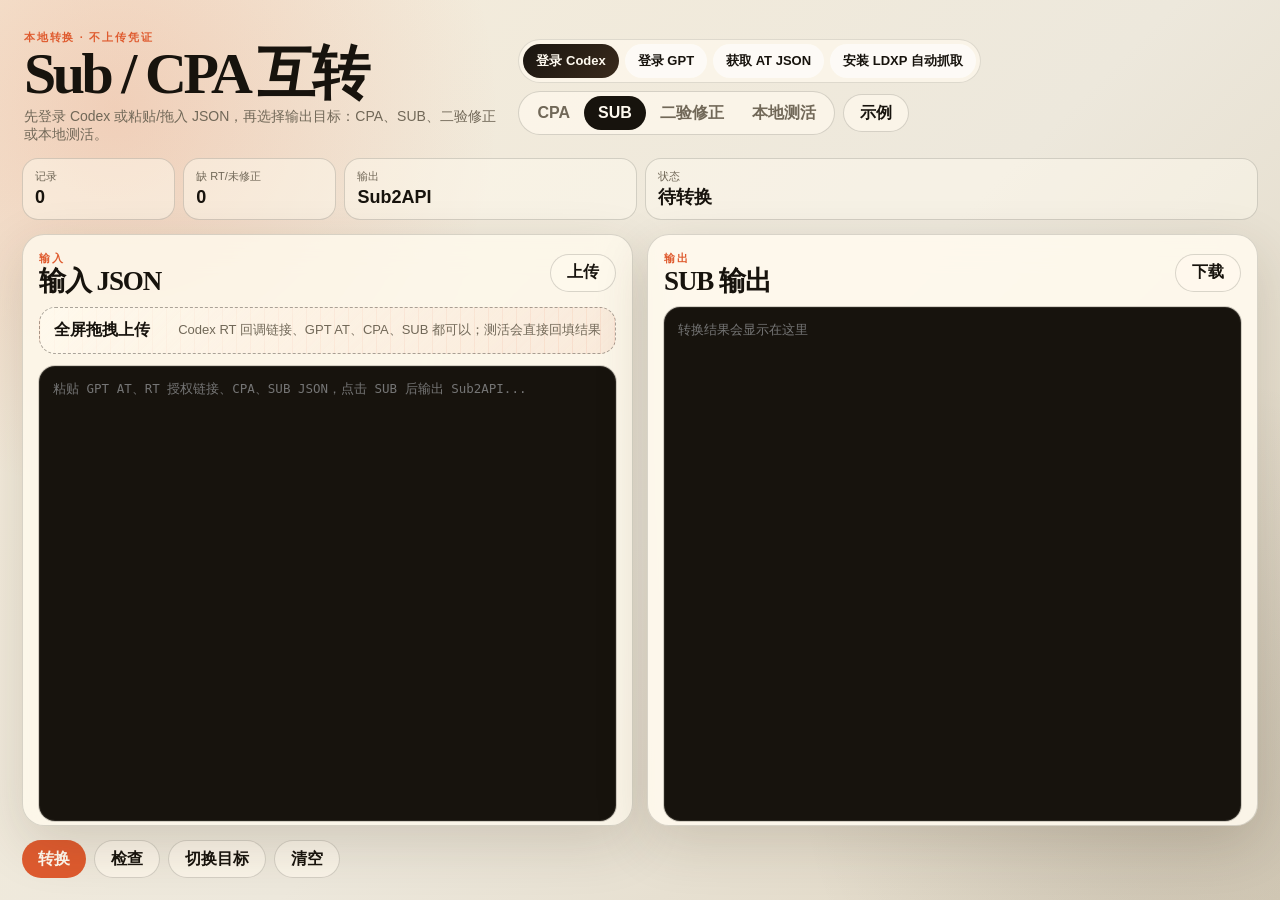
==== sub-cpa/index.html @ 21fa2691 "Add Sub/CPA converter static app under /sub-cpa Co-Authored-By: Devin AI <158243242+devin-ai-integra" ====
<!doctype html>
<html lang="zh-CN">
  <head>
    <meta charset="utf-8" />
    <meta name="viewport" content="width=device-width, initial-scale=1" />
    <title>Sub / CPA 在线互转</title>
    <link rel="icon" href="data:," />
    <link rel="stylesheet" href="./src/styles.css" />
  </head>
  <body>
    <main class="app-shell">
      <header class="topbar">
        <div class="brand">
          <span>本地转换 · 不上传凭证</span>
          <h1>Sub / CPA 互转</h1>
          <p>先登录 Codex 或粘贴/拖入 JSON，再选择输出目标：CPA、SUB、二验修正或本地测活。</p>
        </div>

        <div class="topbar__right">
          <div class="gpt-links" aria-label="GPT 和 Codex 登录入口">
            <button id="codexLogin" type="button">登录 Codex</button>
            <a href="https://chatgpt.com/" target="_blank" rel="noopener noreferrer">登录 GPT</a>
            <a href="https://chatgpt.com/api/auth/session" target="_blank" rel="noopener noreferrer">获取 AT JSON</a>
            <a href="./ldxp-bridge.user.js" target="_blank" rel="noopener noreferrer">安装 LDXP 自动抓取</a>
          </div>
          <div class="segmented" role="group" aria-label="输出目标">
            <button id="targetCpa" class="segmented__item" type="button">CPA</button>
            <button id="targetSub" class="segmented__item is-active" type="button">SUB</button>
            <button id="targetRepair" class="segmented__item" type="button">二验修正</button>
            <button id="targetHealth" class="segmented__item" type="button">本地测活</button>
          </div>
          <button id="pasteDemo" class="button button--quiet" type="button">示例</button>
        </div>
      </header>

      <section class="status-strip" aria-label="转换状态">
        <div>
          <span>记录</span>
          <strong id="statCount">0</strong>
        </div>
        <div>
          <span>缺 RT/未修正</span>
          <strong id="statMissingRefresh">0</strong>
        </div>
        <div>
          <span>输出</span>
          <strong id="statFormat">Sub2API</strong>
        </div>
        <div>
          <span>状态</span>
          <strong id="statStatus">待转换</strong>
        </div>
      </section>

      <section class="workspace" aria-label="转换工作台">
        <section class="panel">
          <div class="panel__head">
            <div>
              <span class="kicker">输入</span>
              <h2 id="inputTitle">输入 JSON</h2>
            </div>
            <label class="file-button">
              上传
              <input id="fileInput" type="file" accept=".json,.jsonl,.txt,application/json,text/plain" />
            </label>
          </div>

          <div id="dropZone" class="drop-zone" role="button" tabindex="0" aria-label="拖拽上传文件并自动识别格式">
            <strong>全屏拖拽上传</strong>
            <span>Codex RT 回调链接、GPT AT、CPA、SUB 都可以；测活会直接回填结果</span>
          </div>

          <div id="repairUpload" class="repair-upload" hidden>
            <div class="repair-upload__head">
              <strong>二验 JSON 修正文件</strong>
              <span>保留原结构和 refresh_token，只替换旧 access_token</span>
            </div>
            <div class="inline-actions">
              <label class="file-button">
                上传修正 JSON
                <input id="repairFileInput" type="file" accept=".json,application/json,text/plain" multiple />
              </label>
              <button id="clearRepairFiles" class="file-button" type="button">清空修正文件</button>
            </div>
            <div id="repairStatus" class="status-line">等待上传带 refresh_token 和旧 access_token 的 JSON。</div>
          </div>

          <textarea
            id="sourceText"
            spellcheck="false"
            placeholder="粘贴 Codex 带 rt 的授权回调链接、GPT Session JSON、CPA/Codex JSON、JSONL 或 Sub2API 导入 JSON..."
          ></textarea>
        </section>

        <section class="panel panel--output">
          <div class="panel__head">
            <div>
              <span class="kicker">输出</span>
              <h2 id="outputTitle">SUB 输出</h2>
            </div>
            <div class="inline-actions">
              <button id="downloadOutput" class="file-button" type="button">下载</button>
            </div>
          </div>

          <div id="healthResult" class="health-result" hidden></div>
          <textarea id="outputText" spellcheck="false" readonly placeholder="转换结果会显示在这里"></textarea>
        </section>
      </section>

      <footer class="commandbar">
        <div class="commandbar__actions">
          <button id="convertNow" class="button button--solid" type="button">转换</button>
          <button id="checkFormat" class="button button--quiet" type="button">检查</button>
          <button id="swapDirection" class="button button--quiet" type="button">切换目标</button>
          <button id="clearAll" class="button button--quiet" type="button">清空</button>
        </div>
      </footer>
    </main>

    <div id="dropOverlay" class="drop-overlay" aria-hidden="true">
      <div>
        <strong>松手上传并自动转换</strong>
        <span>松手后按当前目标输出 CPA 或 SUB</span>
      </div>
    </div>
    <div id="downloadDialog" class="modal" aria-hidden="true">
      <form id="downloadForm" class="modal__panel" role="dialog" aria-modal="true" aria-labelledby="downloadTitle">
        <div>
          <span class="kicker">下载设置</span>
          <h2 id="downloadTitle">选择导出数量</h2>
          <p id="downloadHint">不填则导出全部。</p>
        </div>
        <label class="modal__field">
          <span>本次导出多少条</span>
          <input id="downloadLimit" type="number" min="1" inputmode="numeric" placeholder="全部" />
        </label>
        <div class="modal__actions">
          <button id="cancelDownload" class="button button--quiet" type="button">取消</button>
          <button class="button button--solid" type="submit">确认下载</button>
        </div>
      </form>
    </div>
    <div id="codexLoginDialog" class="modal" aria-hidden="true">
      <section class="modal__panel modal__panel--wide" role="dialog" aria-modal="true" aria-labelledby="codexLoginTitle">
        <div>
          <span class="kicker">Codex 授权</span>
          <h2 id="codexLoginTitle">登录 Codex 生成授权链接</h2>
          <p>
            本页只在浏览器本地生成授权链接，不上传 token。若回调链接只返回 code，保持本页不关闭并粘回左侧输入框，会自动换取 RT 后转 CPA / SUB。
          </p>
        </div>
        <label class="modal__field">
          <span>授权链接</span>
          <textarea id="codexAuthUrl" class="modal__textarea" readonly spellcheck="false"></textarea>
        </label>
        <label class="modal__field">
          <span>code_verifier（页面会自动使用，也可手动备用）</span>
          <input id="codexCodeVerifier" readonly />
        </label>
        <div class="modal__actions">
          <button id="closeCodexLogin" class="button button--quiet" type="button">关闭</button>
          <button id="copyCodexAuthUrl" class="button button--quiet" type="button">复制链接</button>
          <button id="openCodexAuthUrl" class="button button--solid" type="button">打开授权</button>
        </div>
      </section>
    </div>
    <div id="toast" class="toast" role="status" aria-live="polite"></div>
    <script type="module" src="./src/app.js"></script>
  </body>
</html>
---- sub-cpa/src/styles.css ----
:root {
  --bg: #ede8dc;
  --panel: rgba(255, 250, 238, 0.78);
  --panel-strong: #fffaf0;
  --ink: #17130d;
  --muted: #716858;
  --line: rgba(23, 19, 13, 0.16);
  --accent: #df5b2f;
  --accent-dark: #a2361c;
  --ok: #2d7451;
  --radius: 22px;
  --shadow: 0 18px 54px rgba(61, 45, 20, 0.16);
  --font-display: Georgia, "Times New Roman", serif;
  --font-ui: "Trebuchet MS", "Segoe UI", sans-serif;
}

* {
  box-sizing: border-box;
}

html,
body {
  min-width: 320px;
  min-height: 100%;
  margin: 0;
}

body {
  color: var(--ink);
  font-family: var(--font-ui);
  background:
    radial-gradient(circle at 9% 12%, rgba(223, 91, 47, 0.2), transparent 24rem),
    radial-gradient(circle at 92% 84%, rgba(23, 19, 13, 0.12), transparent 24rem),
    linear-gradient(135deg, #f6eddb 0%, var(--bg) 54%, #ddd3bf 100%);
}

button,
textarea,
input {
  font: inherit;
}

.app-shell {
  display: grid;
  grid-template-rows: auto auto minmax(0, 1fr) auto;
  gap: 14px;
  width: min(1440px, 100%);
  height: 100svh;
  margin: 0 auto;
  padding: clamp(12px, 2vw, 22px);
}

.topbar,
.status-strip,
.workspace,
.commandbar {
  min-width: 0;
}

.topbar {
  display: flex;
  align-items: center;
  justify-content: space-between;
  gap: 18px;
  padding: 8px 2px 0;
}

.brand span,
.kicker {
  display: block;
  color: var(--accent);
  font-size: 11px;
  font-weight: 900;
  letter-spacing: 0.16em;
  text-transform: uppercase;
}

.brand h1 {
  margin: 2px 0 0;
  font-family: var(--font-display);
  font-size: clamp(34px, 5vw, 58px);
  line-height: 0.92;
  letter-spacing: -0.06em;
}

.brand p {
  margin: 8px 0 0;
  color: var(--muted);
  font-size: 14px;
}

.topbar__right,
.inline-actions,
.commandbar__actions {
  display: flex;
  flex-wrap: wrap;
  align-items: center;
  gap: 8px;
}

.gpt-links {
  display: inline-flex;
  gap: 6px;
  padding: 4px;
  border: 1px solid rgba(23, 19, 13, 0.12);
  border-radius: 999px;
  background: rgba(255, 250, 238, 0.68);
}

.gpt-links a,
.gpt-links button {
  display: inline-flex;
  align-items: center;
  justify-content: center;
  min-height: 34px;
  padding: 0 13px;
  color: var(--ink);
  border: 0;
  border-radius: 999px;
  background: rgba(255, 255, 255, 0.62);
  font-size: 13px;
  font-weight: 900;
  text-decoration: none;
  cursor: pointer;
  transition: transform 160ms ease, background 160ms ease;
}

.gpt-links a:first-child,
.gpt-links button:first-child {
  color: #fffaf0;
  background: linear-gradient(135deg, #191510, #3a2a1c);
}

.gpt-links a:hover,
.gpt-links a:focus,
.gpt-links button:hover,
.gpt-links button:focus {
  transform: translateY(-1px);
  outline: none;
}

.segmented {
  display: inline-flex;
  padding: 4px;
  border: 1px solid var(--line);
  border-radius: 999px;
  background: rgba(255, 250, 238, 0.68);
}

.segmented__item,
.button,
.file-button {
  border: 0;
  border-radius: 999px;
  cursor: pointer;
  font-weight: 900;
  transition: transform 160ms ease, background 160ms ease, color 160ms ease, border-color 160ms ease;
}

.segmented__item {
  min-height: 34px;
  padding: 0 14px;
  color: var(--muted);
  background: transparent;
}

.segmented__item.is-active {
  color: #fffaf0;
  background: var(--ink);
}

.button,
.file-button {
  display: inline-flex;
  align-items: center;
  justify-content: center;
  min-height: 38px;
  padding: 0 16px;
}

.button--solid {
  color: #fffaf0;
  background: var(--accent);
}

.button--solid:hover {
  background: var(--accent-dark);
}

.button--quiet,
.file-button {
  color: var(--ink);
  border: 1px solid var(--line);
  background: rgba(255, 250, 238, 0.68);
}

.button:hover,
.file-button:hover,
.segmented__item:hover {
  transform: translateY(-1px);
}

.file-button input {
  display: none;
}

.status-strip {
  display: grid;
  grid-template-columns: 0.55fr 0.55fr 1.05fr minmax(360px, 2.2fr);
  gap: 8px;
}

.status-strip div {
  min-width: 0;
  padding: 10px 12px;
  border: 1px solid var(--line);
  border-radius: 16px;
  background: rgba(255, 250, 238, 0.48);
}

.status-strip span {
  display: block;
  color: var(--muted);
  font-size: 11px;
}

.status-strip strong {
  display: block;
  margin-top: 2px;
  font-size: 18px;
  line-height: 1.25;
  overflow-wrap: anywhere;
  white-space: normal;
}

.workspace {
  display: grid;
  grid-template-columns: minmax(0, 1fr) minmax(0, 1fr);
  gap: 14px;
  min-height: 0;
}

.panel {
  display: grid;
  grid-template-rows: auto auto minmax(0, 1fr);
  min-width: 0;
  min-height: 0;
  padding: 16px;
  border: 1px solid var(--line);
  border-radius: var(--radius);
  background: var(--panel);
  box-shadow: var(--shadow);
  backdrop-filter: blur(16px);
}

.panel.is-repair-mode {
  grid-template-rows: auto auto auto minmax(0, 1fr);
}

.panel--output {
  grid-template-rows: auto minmax(0, 1fr);
  background: rgba(255, 250, 238, 0.9);
}

.panel__head {
  display: flex;
  align-items: center;
  justify-content: space-between;
  gap: 14px;
}

.panel h2 {
  margin: 2px 0 0;
  font-family: var(--font-display);
  font-size: 27px;
  line-height: 1;
  letter-spacing: -0.04em;
}

.drop-zone {
  display: flex;
  align-items: center;
  justify-content: space-between;
  gap: 12px;
  margin-top: 12px;
  padding: 12px 14px;
  color: var(--muted);
  border: 1px dashed rgba(23, 19, 13, 0.36);
  border-radius: 16px;
  background:
    linear-gradient(135deg, rgba(255, 250, 238, 0.8), rgba(223, 91, 47, 0.08)),
    repeating-linear-gradient(90deg, rgba(223, 91, 47, 0.09) 0 1px, transparent 1px 14px);
  cursor: pointer;
  transition: border-color 160ms ease, color 160ms ease, transform 160ms ease;
}

.drop-zone strong {
  color: var(--ink);
}

.drop-zone span {
  font-size: 13px;
}

.drop-zone:hover,
.drop-zone:focus,
.drop-zone.is-dragging {
  color: var(--accent-dark);
  border-color: var(--accent);
  outline: none;
  transform: translateY(-1px);
}

.repair-upload {
  display: grid;
  gap: 10px;
  margin-top: 12px;
  padding: 12px;
  border: 1px solid rgba(223, 91, 47, 0.24);
  border-radius: 16px;
  background:
    linear-gradient(135deg, rgba(255, 250, 238, 0.9), rgba(223, 91, 47, 0.1)),
    rgba(255, 250, 238, 0.72);
}

.repair-upload[hidden] {
  display: none;
}

.repair-upload__head {
  display: flex;
  flex-wrap: wrap;
  align-items: baseline;
  justify-content: space-between;
  gap: 8px;
}

.repair-upload__head strong {
  color: var(--accent-dark);
}

.repair-upload__head span,
.status-line {
  color: var(--muted);
  font-size: 13px;
}

.status-line.is-ok {
  color: var(--ok);
}

.status-line.is-error {
  color: var(--accent-dark);
}

textarea {
  width: 100%;
  min-width: 0;
  min-height: 0;
  margin-top: 12px;
  padding: 14px;
  resize: none;
  color: #fff7e7;
  border: 0;
  border-radius: 16px;
  outline: 1px solid rgba(23, 19, 13, 0.18);
  background: #17130d;
  box-shadow: inset 0 0 0 1px rgba(255, 250, 238, 0.08);
  font-family: Consolas, "Cascadia Mono", monospace;
  font-size: 12.5px;
  line-height: 1.5;
}

textarea:focus {
  outline-color: var(--accent);
}

.panel > textarea {
  align-self: stretch;
  height: 100%;
}

.panel--output textarea {
  min-height: 0;
}

.health-result {
  display: flex;
  flex-direction: column;
  min-height: 0;
  height: 100%;
  margin-top: 12px;
  overflow: hidden;
}

.health-result[hidden] {
  display: none;
}

.health-progress {
  padding: 12px;
  margin-bottom: 10px;
  border: 1px solid rgba(23, 19, 13, 0.12);
  border-radius: 16px;
  background: rgba(255, 250, 238, 0.78);
}

.health-progress__header {
  display: flex;
  align-items: center;
  justify-content: space-between;
  gap: 10px;
  margin-bottom: 8px;
  font-size: 13px;
}

.health-progress__header span {
  color: var(--muted);
  white-space: nowrap;
}

.health-progress__bar {
  height: 10px;
  overflow: hidden;
  border-radius: 999px;
  background: rgba(23, 19, 13, 0.1);
}

.health-progress__bar span {
  display: block;
  height: 100%;
  border-radius: inherit;
  background: linear-gradient(90deg, var(--accent), var(--ok));
  transition: width 0.25s ease;
}

.health-summary {
  display: grid;
  grid-template-columns: repeat(4, minmax(0, 1fr));
  flex: 0 0 auto;
  gap: 8px;
  margin-bottom: 10px;
}

.health-summary__card {
  min-width: 0;
  padding: 10px 12px;
  border: 1px solid var(--line);
  border-radius: 14px;
  background: rgba(255, 250, 238, 0.72);
}

.health-summary__card span {
  display: block;
  color: var(--muted);
  font-size: 11px;
}

.health-summary__card strong {
  display: block;
  overflow: hidden;
  margin-top: 2px;
  font-size: 18px;
  text-overflow: ellipsis;
  white-space: nowrap;
}

.health-table-wrap {
  flex: 1 1 auto;
  min-height: 0;
  max-height: 100%;
  overflow: auto;
  border: 1px solid rgba(23, 19, 13, 0.12);
  border-radius: 16px;
  background: #fffaf0;
}

.health-table {
  width: 100%;
  border-collapse: collapse;
  color: var(--ink);
  font-size: 13px;
}

.health-table th,
.health-table td {
  max-width: 260px;
  padding: 11px 12px;
  border-bottom: 1px solid rgba(23, 19, 13, 0.1);
  text-align: left;
  vertical-align: top;
}

.health-table th {
  position: sticky;
  top: 0;
  z-index: 1;
  background: #f3ead8;
  font-size: 12px;
  white-space: nowrap;
}

.health-table td {
  word-break: break-word;
}

.health-table th:nth-child(5),
.health-table td:nth-child(5) {
  min-width: 78px;
  white-space: nowrap;
}

.health-badge {
  display: inline-flex;
  align-items: center;
  min-height: 26px;
  padding: 0 10px;
  border-radius: 999px;
  font-weight: 900;
  white-space: nowrap;
}

.health-badge.is-ok {
  color: #ffffff;
  background: var(--ok);
}

.health-badge.is-error {
  color: #fffaf0;
  background: var(--accent-dark);
}

.health-badge.is-warning {
  color: #78350f;
  background: #fde68a;
}

.commandbar {
  display: flex;
  justify-content: flex-start;
  align-items: center;
}

.drop-overlay {
  position: fixed;
  inset: 0;
  z-index: 20;
  display: grid;
  place-items: center;
  padding: 24px;
  background: rgba(23, 19, 13, 0.56);
  opacity: 0;
  pointer-events: none;
  backdrop-filter: blur(10px);
  transition: opacity 160ms ease;
}

.drop-overlay.is-visible {
  opacity: 1;
}

.drop-overlay div {
  display: grid;
  gap: 10px;
  width: min(520px, 100%);
  padding: clamp(28px, 5vw, 48px);
  text-align: center;
  color: #fffaf0;
  border: 2px dashed rgba(255, 250, 238, 0.72);
  border-radius: 28px;
  background: rgba(23, 19, 13, 0.42);
  box-shadow: 0 28px 90px rgba(0, 0, 0, 0.28);
}

.drop-overlay strong {
  font-family: var(--font-display);
  font-size: clamp(32px, 6vw, 58px);
  line-height: 1;
  letter-spacing: -0.06em;
}

.drop-overlay span {
  color: rgba(255, 250, 238, 0.74);
}

.modal {
  position: fixed;
  inset: 0;
  z-index: 30;
  display: grid;
  place-items: center;
  padding: 18px;
  background: rgba(23, 19, 13, 0.5);
  opacity: 0;
  pointer-events: none;
  backdrop-filter: blur(10px);
  transition: opacity 160ms ease;
}

.modal.is-visible {
  opacity: 1;
  pointer-events: auto;
}

.modal__panel {
  display: grid;
  gap: 18px;
  width: min(440px, 100%);
  padding: 24px;
  border: 1px solid rgba(255, 250, 238, 0.36);
  border-radius: 24px;
  background: var(--panel-strong);
  box-shadow: 0 30px 90px rgba(0, 0, 0, 0.28);
}

.modal__panel--wide {
  width: min(680px, 100%);
  max-height: min(86svh, 720px);
  overflow: auto;
}

.modal__panel h2 {
  margin: 4px 0 0;
  font-family: var(--font-display);
  font-size: 34px;
  line-height: 1;
  letter-spacing: -0.05em;
}

.modal__panel p {
  margin: 10px 0 0;
  color: var(--muted);
}

.modal__field {
  display: grid;
  gap: 8px;
  color: var(--muted);
  font-weight: 900;
}

.modal__field input {
  width: 100%;
  height: 46px;
  padding: 0 14px;
  color: var(--ink);
  border: 1px solid var(--line);
  border-radius: 14px;
  outline: none;
  background: #fff;
}

.modal__textarea {
  min-height: 118px;
  margin-top: 0;
  color: #fff7e7;
  word-break: break-all;
}

.modal__field input[readonly] {
  color: var(--muted);
  background: rgba(255, 255, 255, 0.72);
}

.modal__field input:focus,
.modal__textarea:focus {
  border-color: var(--accent);
}

.modal__actions {
  display: flex;
  justify-content: flex-end;
  gap: 10px;
}

.toast {
  position: fixed;
  left: 50%;
  bottom: 16px;
  z-index: 10;
  padding: 10px 16px;
  color: #fffaf0;
  border-radius: 999px;
  background: var(--ink);
  opacity: 0;
  transform: translate(-50%, 12px);
  transition: opacity 160ms ease, transform 160ms ease;
  pointer-events: none;
}

.toast.is-visible {
  opacity: 1;
  transform: translate(-50%, 0);
}

@media (max-width: 900px) {
  .app-shell {
    height: auto;
    min-height: 100svh;
  }

  .topbar,
  .commandbar {
    display: grid;
  }

  .workspace,
  .status-strip {
    grid-template-columns: 1fr;
  }

  .health-summary {
    grid-template-columns: repeat(2, minmax(0, 1fr));
  }

  .panel {
    min-height: 420px;
  }
}

@media (max-width: 560px) {
  .app-shell {
    padding: 10px;
  }

  .topbar__right,
  .commandbar__actions {
    width: 100%;
  }

  .button,
  .file-button,
  .segmented,
  .gpt-links {
    flex: 1;
  }

  .gpt-links a {
    flex: 1;
  }

  .gpt-links button {
    flex: 1;
  }

  .drop-zone {
    display: grid;
  }

  .health-summary {
    grid-template-columns: 1fr;
  }
}
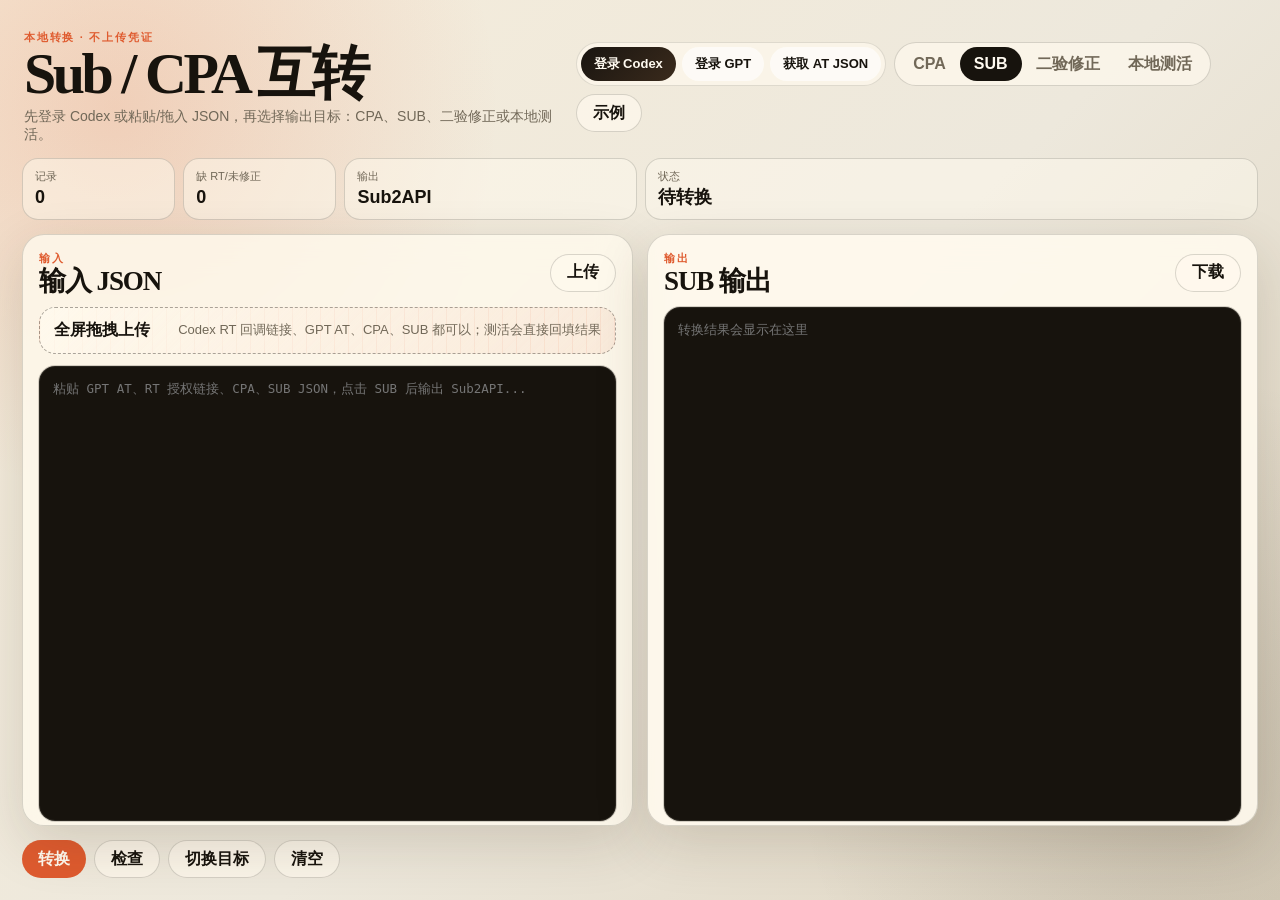
==== commit 800b1c9f: "Update health placeholder and remove LDXP userscript link Co-Authored-By: Devin AI <158243242+devin-" ====
--- a/sub-cpa/index.html
+++ b/sub-cpa/index.html
@@ -21,7 +21,6 @@
             <button id="codexLogin" type="button">登录 Codex</button>
             <a href="https://chatgpt.com/" target="_blank" rel="noopener noreferrer">登录 GPT</a>
             <a href="https://chatgpt.com/api/auth/session" target="_blank" rel="noopener noreferrer">获取 AT JSON</a>
-            <a href="./ldxp-bridge.user.js" target="_blank" rel="noopener noreferrer">安装 LDXP 自动抓取</a>
           </div>
           <div class="segmented" role="group" aria-label="输出目标">
             <button id="targetCpa" class="segmented__item" type="button">CPA</button>
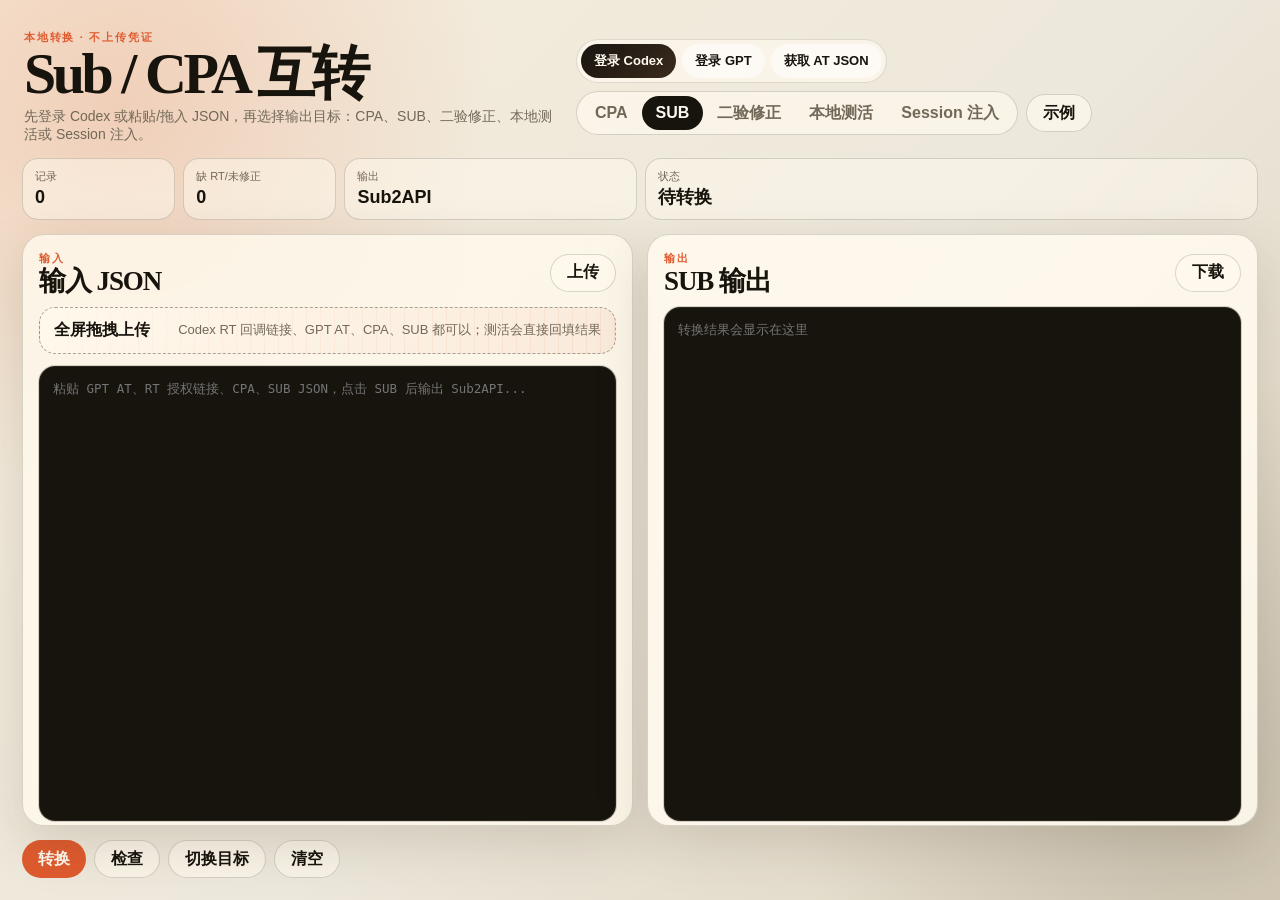
==== commit ff117222: "Integrate ChatGPT Session inject as 5th tab in Sub/CPA app Co-Authored-By: Devin AI <158243242+devin" ====
--- a/sub-cpa/index.html
+++ b/sub-cpa/index.html
@@ -13,7 +13,7 @@
         <div class="brand">
           <span>本地转换 · 不上传凭证</span>
           <h1>Sub / CPA 互转</h1>
-          <p>先登录 Codex 或粘贴/拖入 JSON，再选择输出目标：CPA、SUB、二验修正或本地测活。</p>
+          <p>先登录 Codex 或粘贴/拖入 JSON，再选择输出目标：CPA、SUB、二验修正、本地测活或 Session 注入。</p>
         </div>
 
         <div class="topbar__right">
@@ -27,6 +27,7 @@
             <button id="targetSub" class="segmented__item is-active" type="button">SUB</button>
             <button id="targetRepair" class="segmented__item" type="button">二验修正</button>
             <button id="targetHealth" class="segmented__item" type="button">本地测活</button>
+            <button id="targetInject" class="segmented__item" type="button">Session 注入</button>
           </div>
           <button id="pasteDemo" class="button button--quiet" type="button">示例</button>
         </div>
@@ -103,6 +104,7 @@
           </div>
 
           <div id="healthResult" class="health-result" hidden></div>
+          <div id="injectResult" class="inject-result" hidden></div>
           <textarea id="outputText" spellcheck="false" readonly placeholder="转换结果会显示在这里"></textarea>
         </section>
       </section>
--- a/sub-cpa/src/styles.css
+++ b/sub-cpa/src/styles.css
@@ -397,6 +397,110 @@
   display: none;
 }
 
+.inject-result {
+  display: flex;
+  flex-direction: column;
+  gap: 12px;
+  min-height: 0;
+  height: 100%;
+  margin-top: 12px;
+  overflow-y: auto;
+}
+
+.inject-result[hidden] {
+  display: none;
+}
+
+.inject-empty {
+  display: flex;
+  align-items: center;
+  justify-content: center;
+  height: 100%;
+  color: var(--muted);
+  font-size: 13px;
+}
+
+.inject-block {
+  padding: 12px 14px;
+  border: 1px solid rgba(23, 19, 13, 0.12);
+  border-radius: 16px;
+  background: rgba(255, 250, 238, 0.78);
+}
+
+.inject-block__head {
+  display: flex;
+  align-items: center;
+  justify-content: space-between;
+  gap: 10px;
+}
+
+.inject-hint {
+  margin: 8px 0;
+  color: var(--muted);
+  font-size: 12.5px;
+  line-height: 1.5;
+}
+
+.inject-hint a {
+  color: var(--accent);
+}
+
+.inject-code {
+  margin: 0;
+  padding: 12px;
+  border-radius: 12px;
+  color: #a6f0c6;
+  background: #17130d;
+  box-shadow: inset 0 0 0 1px rgba(255, 250, 238, 0.08);
+  font-family: Consolas, "Cascadia Mono", monospace;
+  font-size: 12px;
+  line-height: 1.5;
+  white-space: pre-wrap;
+  word-break: break-all;
+  max-height: 200px;
+  overflow-y: auto;
+}
+
+.inject-info table {
+  width: 100%;
+  margin-top: 8px;
+  border-collapse: collapse;
+}
+
+.inject-info td {
+  padding: 6px 8px;
+  border-bottom: 1px solid rgba(23, 19, 13, 0.1);
+  font-size: 12.5px;
+  word-break: break-all;
+}
+
+.inject-info td:first-child {
+  width: 120px;
+  color: var(--muted);
+}
+
+.inject-bookmarklet {
+  display: flex;
+  align-items: center;
+  gap: 12px;
+  margin-top: 8px;
+  flex-wrap: wrap;
+}
+
+.inject-bookmarklet span {
+  color: var(--muted);
+  font-size: 12px;
+}
+
+.inject-warn {
+  padding: 10px 14px;
+  border: 1px solid rgba(162, 54, 28, 0.28);
+  border-radius: 12px;
+  background: rgba(223, 91, 47, 0.08);
+  color: var(--accent-dark);
+  font-size: 12.5px;
+}
+
 .health-progress {
   padding: 12px;
   margin-bottom: 10px;
